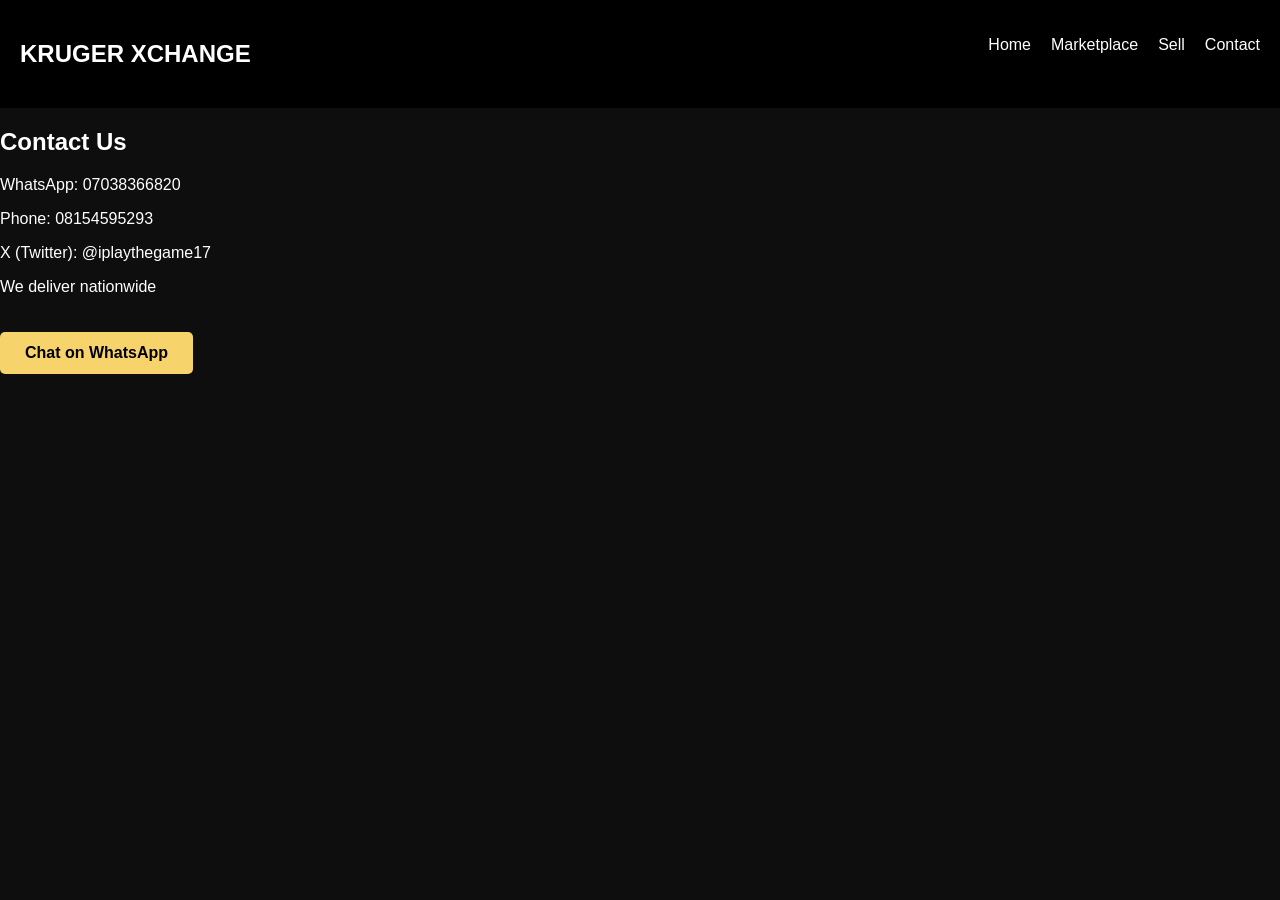
==== contact.html @ 281f466b "web update" ====
<!DOCTYPE html>

<html lang="en">

<head>

<meta charset="UTF-8">
<meta name="viewport" content="width=device-width, initial-scale=1.0">

<title>Contact | Kruger Xchange</title>

<link rel="stylesheet" href="style.css">

</head>

<body>

<nav class="navbar">

<h2>KRUGER XCHANGE</h2>

<ul>
<li><a href="index.html">Home</a></li>
<li><a href="marketplace.html">Marketplace</a></li>
<li><a href="sell.html">Sell</a></li>
<li><a href="contact.html">Contact</a></li>
</ul>

</nav>

<section class="contact-page">

<h1>Contact Us</h1>

<p>WhatsApp: 07038366820</p>

<p>Phone: 08154595293</p>

<p>X (Twitter): @iplaythegame17</p>

<p>We deliver nationwide</p>

<a class="btn" href="https://wa.me/2347038366820">Chat on WhatsApp</a>

</section>

</body>
</html>
---- style.css ----
/* MAIN */

body{
font-family: Arial;
margin:0;
background:#0e0e0e;
color:white;
}

header{
text-align:center;
padding:30px;
background:#111;
}

.tagline{
font-size:20px;
color:#f7d36b;
}

.hero{
text-align:center;
padding:80px 20px;
background:linear-gradient(120deg,#0c1f2c,#173a2f);
}

.buttons button{
margin:10px;
padding:12px 25px;
border:none;
background:#f7d36b;
font-weight:bold;
cursor:pointer;
}

.categories{
padding:60px 20px;
text-align:center;
}

.grid{
display:grid;
grid-template-columns:repeat(auto-fit,minmax(200px,1fr));
gap:20px;
margin-top:30px;
}

.card{
background:#1c1c1c;
padding:25px;
border-radius:8px;
}

.services{
padding:60px 20px;
background:#111;
}

.services ul{
max-width:600px;
margin:auto;
line-height:2;
}

.how{
padding:60px 20px;
text-align:center;
}

.steps{
display:flex;
justify-content:center;
gap:40px;
flex-wrap:wrap;
}

.steps div{
background:#1c1c1c;
padding:20px;
border-radius:10px;
}

.form-section{
padding:60px 20px;
background:#111;
text-align:center;
}

form{
max-width:500px;
margin:auto;
display:flex;
flex-direction:column;
gap:10px;
}

input, textarea{
padding:12px;
border:none;
border-radius:5px;
}

form button{
background:#f7d36b;
padding:12px;
font-weight:bold;
cursor:pointer;
}

.contact{
padding:60px 20px;
text-align:center;
}

.delivery{
color:#f7d36b;
font-weight:bold;
}

footer{
text-align:center;
padding:20px;
background:#000;
}

/* WHATSAPP BUTTON */

.navbar{
display:flex;
justify-content:space-between;
padding:20px;
background:#000;
}

.navbar ul{
display:flex;
gap:20px;
list-style:none;
}

.navbar a{
color:white;
text-decoration:none;
}

.product-grid{
display:grid;
grid-template-columns:repeat(auto-fit,minmax(200px,1fr));
gap:20px;
padding:40px;
}

.product{
background:#1c1c1c;
padding:20px;
border-radius:10px;
}

.product button{
margin-top:10px;
padding:10px;
border:none;
background:#f7d36b;
cursor:pointer;
}

.whatsapp-float{

position:fixed;
bottom:20px;
right:20px;
background:#25D366;
color:white;
padding:15px 20px;
border-radius:50px;
text-decoration:none;
font-weight:bold;

}

.btn{
display:inline-block;
padding:12px 25px;
background:#f7d36b;
color:black;
text-decoration:none;
margin-top:20px;
font-weight:bold;
border-radius:5px;
}

.home-grid{
display:grid;
grid-template-columns:repeat(auto-fit,minmax(220px,1fr));
gap:20px;
padding:40px;
}

.home-card{
background:#1c1c1c;
padding:25px;
border-radius:10px;
text-decoration:none;
color:white;
}
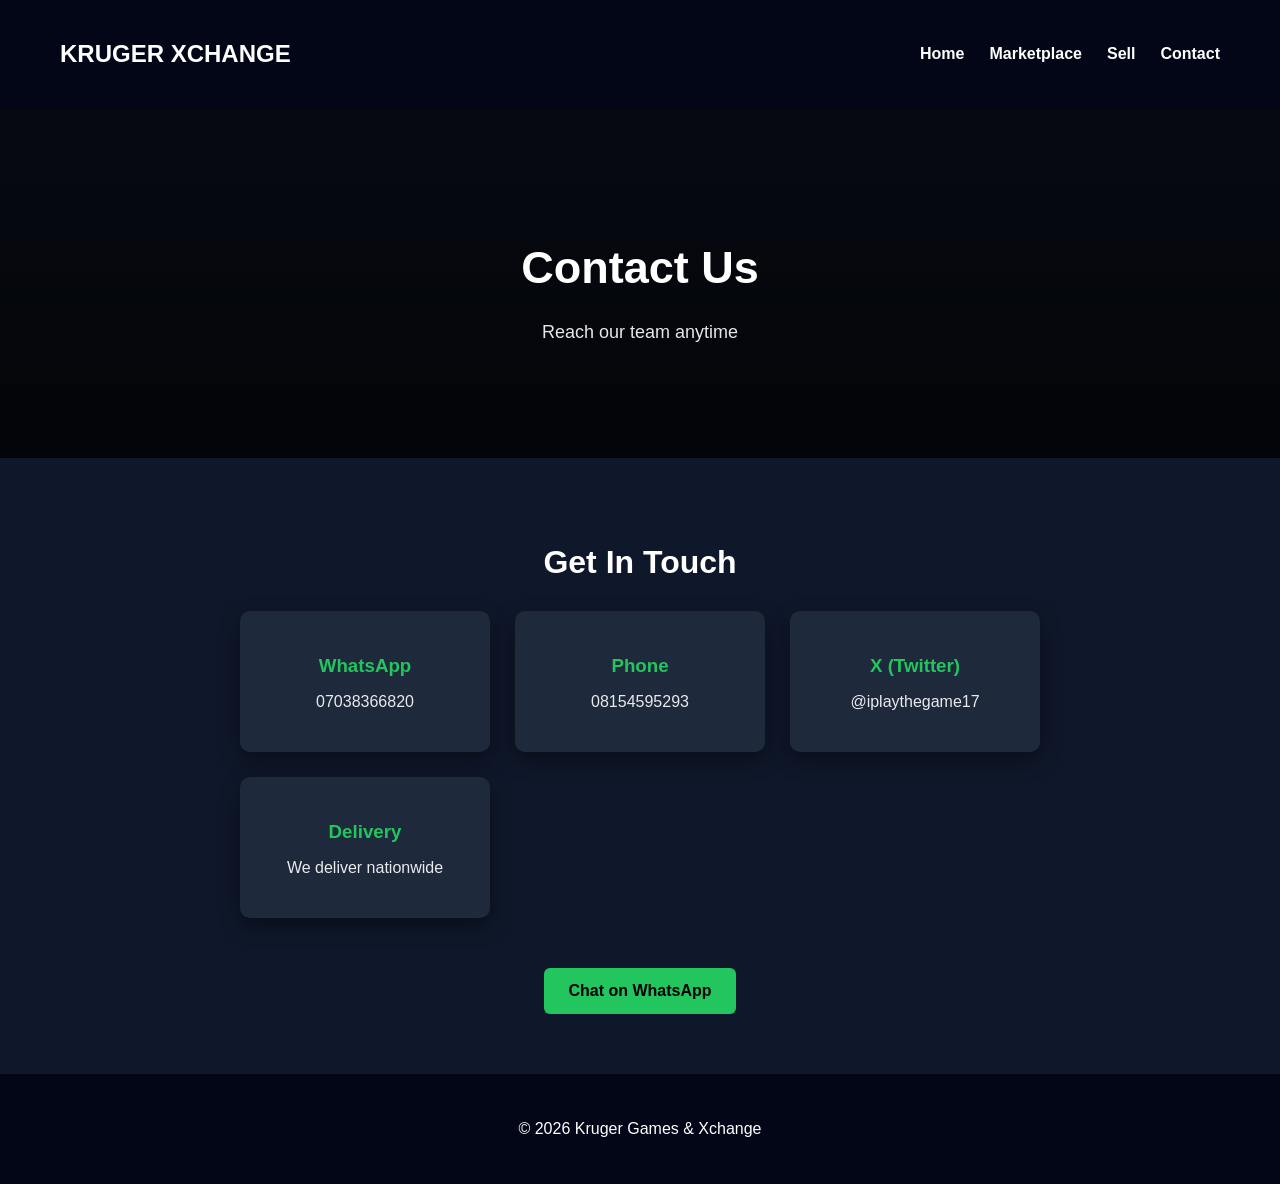
==== commit 8608b953: "web update" ====
--- a/contact.html
+++ b/contact.html
@@ -28,9 +28,15 @@
 
 </nav>
 
-<section class="contact-page">
+<section class="page-hero contact-hero">
 
 <h1>Contact Us</h1>
+
+<p>Reach our team anytime</p>
+
+</section>
+
+<!--<section class="contact-page">
 
 <p>WhatsApp: 07038366820</p>
 
@@ -42,7 +48,45 @@
 
 <a class="btn" href="https://wa.me/2347038366820">Chat on WhatsApp</a>
 
+</section> -->
+
+<section class="contact-page">
+
+<h2>Get In Touch</h2>
+
+<div class="contact-grid">
+
+<div class="contact-card">
+<h3>WhatsApp</h3>
+<p>07038366820</p>
+</div>
+
+<div class="contact-card">
+<h3>Phone</h3>
+<p>08154595293</p>
+</div>
+
+<div class="contact-card">
+<h3>X (Twitter)</h3>
+<p>@iplaythegame17</p>
+</div>
+
+<div class="contact-card">
+<h3>Delivery</h3>
+<p>We deliver nationwide</p>
+</div>
+
+</div>
+
+<a class="btn" href="https://wa.me/2347038366820">Chat on WhatsApp</a>
+
 </section>
+
+<footer>
+
+<p>© 2026 Kruger Games & Xchange</p>
+
+</footer>
 
 </body>
 </html>
--- a/style.css
+++ b/style.css
@@ -1,11 +1,11 @@
 /* MAIN */
 
-body{
+/*body{
 font-family: Arial;
 margin:0;
 background:#0e0e0e;
 color:white;
-}
+}*/
 
 header{
 text-align:center;
@@ -45,7 +45,7 @@
 margin-top:30px;
 }
 
-.card{
+/*.card{
 background:#1c1c1c;
 padding:25px;
 border-radius:8px;
@@ -60,14 +60,14 @@
 max-width:600px;
 margin:auto;
 line-height:2;
-}
+}*/
 
 .how{
 padding:60px 20px;
 text-align:center;
 }
 
-.steps{
+/*.steps{
 display:flex;
 justify-content:center;
 gap:40px;
@@ -78,7 +78,7 @@
 background:#1c1c1c;
 padding:20px;
 border-radius:10px;
-}
+}*/
 
 .form-section{
 padding:60px 20px;
@@ -112,10 +112,10 @@
 text-align:center;
 }
 
-.delivery{
+/*.delivery{
 color:#f7d36b;
 font-weight:bold;
-}
+}*/
 
 footer{
 text-align:center;
@@ -164,7 +164,7 @@
 cursor:pointer;
 }
 
-.whatsapp-float{
+/*.whatsapp-float{
 
 position:fixed;
 bottom:20px;
@@ -176,7 +176,7 @@
 text-decoration:none;
 font-weight:bold;
 
-}
+}*/
 
 .btn{
 display:inline-block;
@@ -202,4 +202,424 @@
 border-radius:10px;
 text-decoration:none;
 color:white;
+}
+
+.market-header{
+
+padding:40px;
+text-align:center;
+
+}
+
+.market-header input,
+.market-header select{
+
+padding:10px;
+margin:10px;
+
+}
+
+.product-grid{
+
+display:grid;
+
+grid-template-columns:repeat(auto-fit,minmax(220px,1fr));
+
+gap:25px;
+
+padding:40px;
+
+}
+
+/*.product-card{
+
+background:#1c1c1c;
+
+padding:20px;
+
+border-radius:10px;
+
+text-align:center;
+
+}
+
+.product-card img{
+
+width:100%;
+
+border-radius:10px;
+
+}
+
+.admin{
+
+padding:60px;
+
+text-align:center;
+
+}
+
+.admin form{
+
+max-width:400px;
+
+margin:auto;
+
+display:flex;
+
+flex-direction:column;
+
+gap:15px;
+
+}
+
+.admin input,
+.admin select{
+
+padding:12px;
+
+}*/
+
+/* ADDED */
+
+body{
+font-family: Arial;
+margin:0;
+background:#0f172a;
+color:white;
+}
+
+.navbar{
+display:flex;
+justify-content:space-between;
+padding:20px 60px;
+background:#020617;
+align-items:center;
+}
+
+.navbar a{
+color:white;
+text-decoration:none;
+font-weight:bold;
+}
+
+.navbar ul{
+display:flex;
+gap:25px;
+list-style:none;
+}
+
+.hero{
+
+height:500px;
+
+background:
+linear-gradient(rgba(0,0,0,0.6),rgba(0,0,0,0.8)),
+url("images/hero.jpg");
+
+background-size:cover;
+background-position:center;
+
+display:flex;
+flex-direction:column;
+justify-content:center;
+align-items:center;
+
+text-align:center;
+
+}
+
+.hero h1{
+font-size:60px;
+letter-spacing:4px;
+}
+
+.hero p{
+font-size:20px;
+margin-bottom:25px;
+}
+
+.btn{
+
+background:#22c55e;
+padding:14px 30px;
+border-radius:6px;
+text-decoration:none;
+color:black;
+font-weight:bold;
+transition:0.3s;
+
+}
+
+.btn:hover{
+background:#16a34a;
+}
+
+/*.product-card{
+
+background:#1e293b;
+border-radius:10px;
+overflow:hidden;
+
+box-shadow:0 10px 25px rgba(0,0,0,0.4);
+
+transition:0.3s;
+
+}
+
+.product-card:hover{
+transform:translateY(-8px);
+}
+
+.product-card img{
+width:100%;
+height:180px;
+object-fit:cover;
+}
+
+.product-card h3{
+padding:10px;
+}
+
+.product-card p{
+padding:0 10px 10px 10px;
+}*/
+
+.product-grid{
+
+display:grid;
+grid-template-columns:repeat(auto-fit,minmax(230px,1fr));
+
+gap:25px;
+
+padding:40px;
+
+}
+
+/*.market-header{
+text-align:center;
+padding:40px;
+}
+
+.market-header input,
+.market-header select{
+padding:12px;
+border-radius:6px;
+border:none;
+margin:10px;
+}*/
+
+footer{
+text-align:center;
+padding:30px;
+background:#020617;
+}
+
+/* PAGE HERO */
+.page-hero{
+
+height:350px;
+
+display:flex;
+flex-direction:column;
+
+justify-content:center;
+align-items:center;
+
+text-align:center;
+
+background-size:cover;
+background-position:center;
+
+color:white;
+
+}
+
+.marketplace-hero{
+
+background:
+linear-gradient(rgba(0,0,0,0.6),rgba(0,0,0,0.8)),
+url("images/marketplace.jpg");
+
+}
+
+.sell-hero{
+
+background:
+linear-gradient(rgba(0,0,0,0.6),rgba(0,0,0,0.8)),
+url("images/sell.jpg");
+
+}
+
+.contact-hero{
+
+background:
+linear-gradient(rgba(0,0,0,0.6),rgba(0,0,0,0.8)),
+url("images/contact.jpg");
+
+}
+
+.page-hero h1{
+font-size:45px;
+margin-bottom:10px;
+}
+
+.page-hero p{
+font-size:18px;
+opacity:0.9;
+}
+
+img{
+max-width:100%;
+height:auto;
+display:block;
+}
+.hero,
+.page-hero{
+
+background-size:cover;
+background-position:center;
+background-repeat:no-repeat;
+
+}
+@media (max-width:768px){
+
+.navbar{
+
+flex-direction:column;
+padding:20px;
+
+}
+
+.navbar ul{
+
+flex-direction:column;
+gap:15px;
+align-items:center;
+margin-top:10px;
+
+}
+
+.hero{
+
+height:400px;
+padding:20px;
+
+}
+
+.hero h1{
+
+font-size:38px;
+
+}
+
+.hero p{
+
+font-size:16px;
+
+}
+
+.product-grid{
+
+grid-template-columns:1fr;
+padding:20px;
+
+}
+
+form{
+
+width:90%;
+
+}
+
+input,
+textarea{
+
+font-size:16px;
+
+}
+
+.home-grid{
+
+grid-template-columns:1fr;
+
+}
+
+.page-hero h1{
+
+font-size:32px;
+
+}
+
+.page-hero p{
+
+font-size:15px;
+
+}
+
+}
+
+button,
+.btn{
+
+padding:14px 24px;
+font-size:16px;
+
+}
+
+.contact-page{
+
+padding:60px 20px;
+text-align:center;
+
+}
+
+.contact-page h2{
+
+font-size:32px;
+margin-bottom:30px;
+
+}
+
+.contact-grid{
+
+display:grid;
+grid-template-columns:repeat(auto-fit,minmax(200px,1fr));
+gap:25px;
+max-width:800px;
+margin:auto;
+margin-bottom:30px;
+
+}
+
+.contact-card{
+
+background:#1e293b;
+padding:25px;
+border-radius:10px;
+
+box-shadow:0 8px 20px rgba(0,0,0,0.4);
+
+transition:0.3s;
+
+}
+
+.contact-card:hover{
+
+transform:translateY(-5px);
+
+}
+
+.contact-card h3{
+
+margin-bottom:10px;
+color:#22c55e;
+
+}
+
+.contact-card p{
+
+font-size:16px;
+opacity:0.9;
+
 }
